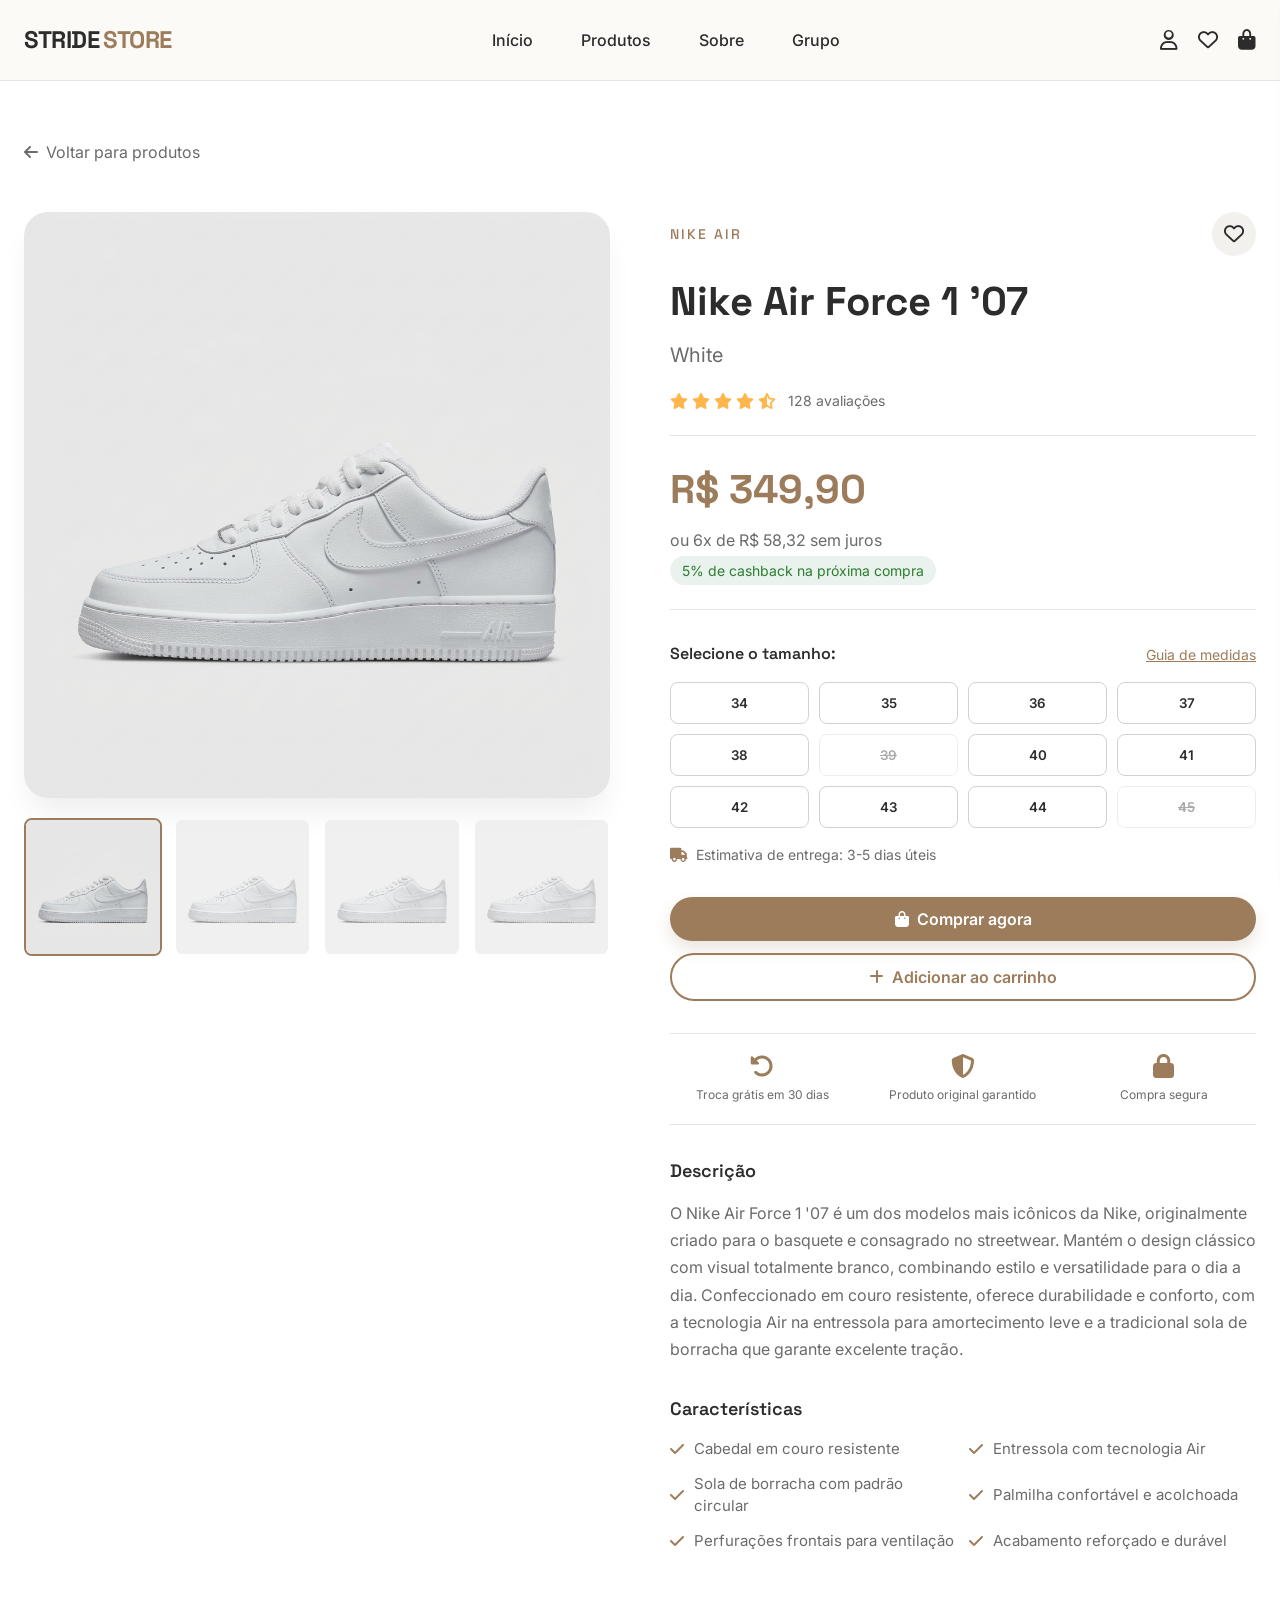
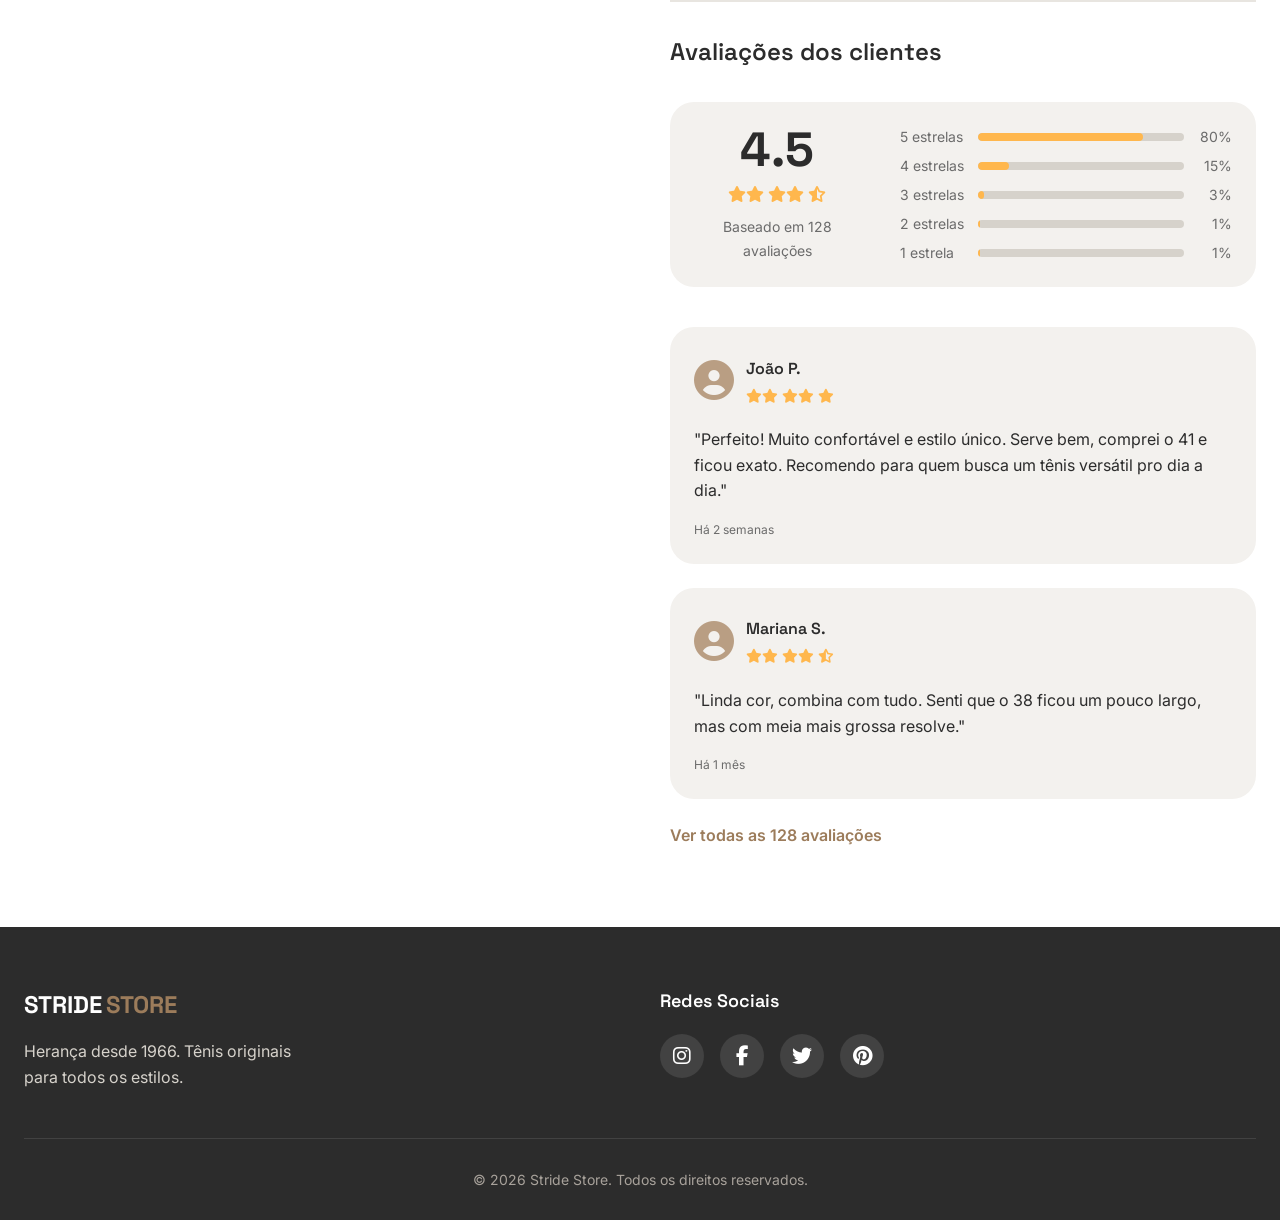
==== tenis1.html @ 3d264abd "Initial commit" ====
<!DOCTYPE html>
<html lang="pt-BR">

<head>
    <meta charset="UTF-8">
    <meta name="viewport" content="width=device-width, initial-scale=1.0">
    <title>Nike Air Force 1'07 | Stride Store</title>

    <link rel="stylesheet" href="css/style.css">
    <link rel="stylesheet" href="css/cards.css">
    <link rel="stylesheet" href="css/components.css">

    <link rel="preconnect" href="https://fonts.googleapis.com">
    <link rel="preconnect" href="https://fonts.gstatic.com" crossorigin>
    <link
        href="https://fonts.googleapis.com/css2?family=Inter:wght@300;400;500;600;700&family=Space+Grotesk:wght@400;500;600;700&display=swap"
        rel="stylesheet">

    <link rel="stylesheet" href="https://cdnjs.cloudflare.com/ajax/libs/font-awesome/6.4.0/css/all.min.css">
</head>

<body data-product-id="tenis1">

    <!-- Overlay -->
    <div id="overlay"></div>

    <!-- Toast Container -->
    <div id="toast-container"></div>

    <!-- Cart Drawer -->
    <aside id="cart-drawer" class="drawer" role="dialog" aria-label="Carrinho de compras">
        <div class="drawer__header">
            <h2 class="drawer__title"><i class="fas fa-shopping-bag"></i> Carrinho</h2>
            <button class="drawer__close js-close-drawer" data-drawer="cart-drawer" aria-label="Fechar carrinho">
                <i class="fas fa-times"></i>
            </button>
        </div>
        <div class="drawer__body">
            <div class="js-cart-items"></div>
        </div>
        <div class="drawer__footer">
            <div class="cart-summary">
                <div class="cart-summary__row cart-summary__row--total">
                    <span>Total</span>
                    <span class="cart-summary__total-value js-cart-total">R$ 0,00</span>
                </div>
            </div>
            <button class="btn btn--primary btn--full js-checkout">
                <i class="fas fa-lock"></i>
                Finalizar compra
            </button>
        </div>
    </aside>

    <!-- Wishlist Drawer -->
    <aside id="wishlist-drawer" class="drawer" role="dialog" aria-label="Lista de favoritos">
        <div class="drawer__header">
            <h2 class="drawer__title"><i class="fas fa-heart"></i> Favoritos</h2>
            <button class="drawer__close js-close-drawer" data-drawer="wishlist-drawer" aria-label="Fechar favoritos">
                <i class="fas fa-times"></i>
            </button>
        </div>
        <div class="drawer__body">
            <div class="js-wishlist-items"></div>
        </div>
    </aside>

    <!-- Auth Modal -->
    <div id="auth-modal" class="modal" role="dialog" aria-label="Login e Cadastro">
        <div class="modal__box">
            <div class="modal__header">
                <div class="modal__logo">STRIDE <span>STORE</span></div>
                <button class="modal__close js-close-modal" data-modal="auth-modal" aria-label="Fechar">
                    <i class="fas fa-times"></i>
                </button>
            </div>
            <div class="auth-tabs">
                <button class="auth-tab js-auth-tab active" data-tab="login">Entrar</button>
                <button class="auth-tab js-auth-tab" data-tab="register">Cadastrar</button>
            </div>
            <div class="auth-panels">
                <div id="panel-login" class="auth-panel active">
                    <h3 class="auth-panel__title">Bem-vindo de volta</h3>
                    <p class="auth-panel__subtitle">Entre na sua conta para continuar</p>
                    <form id="login-form" novalidate>
                        <div class="form-group">
                            <label class="form-label" for="login-email">E-mail</label>
                            <input type="email" id="login-email" class="form-input" placeholder="seu@email.com"
                                required>
                        </div>
                        <div class="form-group">
                            <label class="form-label" for="login-password">Senha</label>
                            <input type="password" id="login-password" class="form-input" placeholder="••••••••"
                                required>
                        </div>
                        <span id="login-error" class="form-error"></span>
                        <button type="submit" class="btn btn--primary btn--full" style="margin-top: 8px;">
                            <i class="fas fa-sign-in-alt"></i>
                            Entrar
                        </button>
                    </form>
                </div>
                <div id="panel-register" class="auth-panel">
                    <h3 class="auth-panel__title">Crie sua conta</h3>
                    <p class="auth-panel__subtitle">Rápido e gratuito</p>
                    <form id="register-form" novalidate>
                        <div class="form-group">
                            <label class="form-label" for="reg-name">Nome completo</label>
                            <input type="text" id="reg-name" class="form-input" placeholder="Seu nome" required>
                        </div>
                        <div class="form-group">
                            <label class="form-label" for="reg-email">E-mail</label>
                            <input type="email" id="reg-email" class="form-input" placeholder="seu@email.com" required>
                        </div>
                        <div class="form-group">
                            <label class="form-label" for="reg-password">Senha</label>
                            <input type="password" id="reg-password" class="form-input" placeholder="••••••••" required>
                        </div>
                        <div class="form-group">
                            <label class="form-label" for="reg-confirm">Confirmar senha</label>
                            <input type="password" id="reg-confirm" class="form-input" placeholder="••••••••" required>
                        </div>
                        <span id="reg-error" class="form-error"></span>
                        <button type="submit" class="btn btn--primary btn--full" style="margin-top: 8px;">
                            <i class="fas fa-user-plus"></i>
                            Criar conta
                        </button>
                    </form>
                </div>
            </div>
        </div>
    </div>

    <header class="header">
        <div class="container header__container">
            <a href="index.html" class="header__logo">
                <span class="header__logo--stride">STRIDE</span>
                <span class="header__logo--store">STORE</span>
            </a>
            <nav class="header__nav">
                <ul class="header__menu">
                    <li><a href="index.html#hero" class="header__link">Início</a></li>
                    <li><a href="index.html#produtos" class="header__link">Produtos</a></li>
                    <li><a href="index.html#sobre" class="header__link">Sobre</a></li>
                    <li><a href="index.html#grupo" class="header__link">Grupo</a></li>
                </ul>
            </nav>
            <div class="header__icons">
                <a href="#" class="header__icon js-open-auth js-login-btn" aria-label="Entrar na conta">
                    <i class="far fa-user"></i>
                </a>
                <div class="user-menu-wrapper js-user-menu hidden">
                    <button class="user-menu-toggle js-user-menu-toggle" aria-label="Menu do usuário">
                        <div class="user-avatar"><i class="fas fa-user"></i></div>
                        <span class="js-user-name"></span>
                        <i class="fas fa-chevron-down" style="font-size:0.625rem;"></i>
                    </button>
                    <div class="user-dropdown">
                        <button class="user-dropdown__item"><i class="fas fa-user-circle"></i> Minha conta</button>
                        <button class="user-dropdown__item"><i class="fas fa-box"></i> Meus pedidos</button>
                        <div class="user-dropdown__divider"></div>
                        <button class="user-dropdown__item js-logout"><i class="fas fa-sign-out-alt"></i> Sair</button>
                    </div>
                </div>
                <a href="#" class="header__icon js-open-wishlist" aria-label="Favoritos">
                    <i class="far fa-heart"></i>
                </a>
                <div class="header__icon-wrapper">
                    <a href="#" class="header__icon js-open-cart" aria-label="Carrinho">
                        <i class="fas fa-shopping-bag"></i>
                    </a>
                    <span class="cart-badge js-cart-count">0</span>
                </div>
            </div>
        </div>
    </header>

    <main class="detalhe">
        <div class="container">
            <a href="index.html#produtos" class="detalhe__voltar">
                <i class="fas fa-arrow-left"></i>
                Voltar para produtos
            </a>

            <div class="detalhe__grid">
                <div class="detalhe__gallery">
                    <div class="detalhe__main-image">
                        <img src="img/tenis1.jpg" alt="Nike Air Force 1'07 - Vista principal" class="detalhe__img">
                    </div>
                    <div class="detalhe__thumbnails">
                        <div class="detalhe__thumbnail active"><img src="img/tenis1.jpg" alt="Vista principal"></div>
                        <div class="detalhe__thumbnail"><img src="img/tenis1.jpg" alt="Vista lateral"></div>
                        <div class="detalhe__thumbnail"><img src="img/tenis1.jpg" alt="Detalhe da sola"></div>
                        <div class="detalhe__thumbnail"><img src="img/tenis1.jpg" alt="Detalhe da etiqueta"></div>
                    </div>
                </div>

                <div class="detalhe__info">
                    <div class="detalhe__header">
                        <span class="detalhe__tag">Nike Air</span>
                        <button class="detalhe__wishlist js-wishlist-btn" aria-label="Adicionar aos favoritos"
                            data-product-id="tenis1" data-product-name="Nike Air Force 1 '07"
                            data-product-price="R$ 349,90" data-product-img="img/tenis1.jpg">
                            <i class="far fa-heart"></i>
                        </button>
                    </div>

                    <h1 class="detalhe__title">Nike Air Force 1 '07</h1>
                    <p class="detalhe__subtitle">White</p>

                    <div class="detalhe__rating">
                        <div class="detalhe__stars">
                            <i class="fas fa-star"></i><i class="fas fa-star"></i>
                            <i class="fas fa-star"></i><i class="fas fa-star"></i>
                            <i class="fas fa-star-half-alt"></i>
                        </div>
                        <a href="#avaliacoes" class="detalhe__reviews-link">128 avaliações</a>
                    </div>

                    <div class="detalhe__price">
                        <span class="detalhe__price--current">R$ 349,90</span>
                        <span class="detalhe__price--installment">ou 6x de R$ 58,32 sem juros</span>
                        <span class="detalhe__price--cashback">5% de cashback na próxima compra</span>
                    </div>

                    <div class="detalhe__size">
                        <div class="detalhe__size-header">
                            <h3 class="detalhe__size-title">Selecione o tamanho:</h3>
                            <a href="#" class="detalhe__size-guide">Guia de medidas</a>
                        </div>
                        <div class="detalhe__size-grid">
                            <button class="detalhe__size-btn">34</button>
                            <button class="detalhe__size-btn">35</button>
                            <button class="detalhe__size-btn">36</button>
                            <button class="detalhe__size-btn">37</button>
                            <button class="detalhe__size-btn">38</button>
                            <button class="detalhe__size-btn disabled" disabled>39</button>
                            <button class="detalhe__size-btn">40</button>
                            <button class="detalhe__size-btn">41</button>
                            <button class="detalhe__size-btn">42</button>
                            <button class="detalhe__size-btn">43</button>
                            <button class="detalhe__size-btn">44</button>
                            <button class="detalhe__size-btn disabled" disabled>45</button>
                        </div>
                        <p class="detalhe__size-info"><i class="fas fa-truck"></i> Estimativa de entrega: 3-5 dias úteis
                        </p>
                    </div>

                    <div class="detalhe__actions">
                        <button class="btn btn--primary btn--full js-buy-now">
                            <i class="fas fa-shopping-bag"></i>
                            Comprar agora
                        </button>
                        <button class="btn btn--secondary btn--full js-add-cart">
                            <i class="fas fa-plus"></i>
                            Adicionar ao carrinho
                        </button>
                    </div>

                    <div class="detalhe__benefits">
                        <div class="detalhe__benefit">
                            <i class="fas fa-undo-alt"></i>
                            <span>Troca grátis em 30 dias</span>
                        </div>
                        <div class="detalhe__benefit">
                            <i class="fas fa-shield-alt"></i>
                            <span>Produto original garantido</span>
                        </div>
                        <div class="detalhe__benefit">
                            <i class="fas fa-lock"></i>
                            <span>Compra segura</span>
                        </div>
                    </div>

                    <div class="detalhe__description">
                        <h3 class="detalhe__description-title">Descrição</h3>
                        <p class="detalhe__description-text">
                            O Nike Air Force 1 '07 é um dos modelos mais icônicos da Nike, originalmente criado para o
                            basquete e consagrado no streetwear. Mantém o design clássico com visual totalmente branco,
                            combinando estilo e versatilidade para o dia a dia. Confeccionado em couro resistente,
                            oferece durabilidade e conforto, com a tecnologia Air na entressola para amortecimento leve
                            e a tradicional sola de borracha que garante excelente tração.
                        </p>
                    </div>

                    <div class="detalhe__features">
                        <h3 class="detalhe__features-title">Características</h3>
                        <ul class="detalhe__features-list">
                            <li><i class="fas fa-check"></i> Cabedal em couro resistente</li>
                            <li><i class="fas fa-check"></i> Entressola com tecnologia Air</li>
                            <li><i class="fas fa-check"></i> Sola de borracha com padrão circular</li>
                            <li><i class="fas fa-check"></i> Palmilha confortável e acolchoada</li>
                            <li><i class="fas fa-check"></i> Perfurações frontais para ventilação</li>
                            <li><i class="fas fa-check"></i> Acabamento reforçado e durável</li>
                        </ul>
                    </div>

                    <div id="avaliacoes" class="detalhe__reviews">
                        <h3 class="detalhe__reviews-title">Avaliações dos clientes</h3>
                        <div class="detalhe__review-summary">
                            <div class="detalhe__review-average">
                                <span class="detalhe__review-number">4.5</span>
                                <div class="detalhe__review-stars">
                                    <i class="fas fa-star"></i><i class="fas fa-star"></i>
                                    <i class="fas fa-star"></i><i class="fas fa-star"></i>
                                    <i class="fas fa-star-half-alt"></i>
                                </div>
                                <span class="detalhe__review-count">Baseado em 128 avaliações</span>
                            </div>
                            <div class="detalhe__review-bars">
                                <div class="detalhe__review-bar">
                                    <span>5 estrelas</span>
                                    <div class="detalhe__bar">
                                        <div class="detalhe__bar-fill" style="width: 80%"></div>
                                    </div>
                                    <span>80%</span>
                                </div>
                                <div class="detalhe__review-bar">
                                    <span>4 estrelas</span>
                                    <div class="detalhe__bar">
                                        <div class="detalhe__bar-fill" style="width: 15%"></div>
                                    </div>
                                    <span>15%</span>
                                </div>
                                <div class="detalhe__review-bar">
                                    <span>3 estrelas</span>
                                    <div class="detalhe__bar">
                                        <div class="detalhe__bar-fill" style="width: 3%"></div>
                                    </div>
                                    <span>3%</span>
                                </div>
                                <div class="detalhe__review-bar">
                                    <span>2 estrelas</span>
                                    <div class="detalhe__bar">
                                        <div class="detalhe__bar-fill" style="width: 1%"></div>
                                    </div>
                                    <span>1%</span>
                                </div>
                                <div class="detalhe__review-bar">
                                    <span>1 estrela</span>
                                    <div class="detalhe__bar">
                                        <div class="detalhe__bar-fill" style="width: 1%"></div>
                                    </div>
                                    <span>1%</span>
                                </div>
                            </div>
                        </div>
                        <div class="detalhe__review-list">
                            <div class="detalhe__review-item">
                                <div class="detalhe__reviewer">
                                    <div class="detalhe__reviewer-avatar"><i class="fas fa-user-circle"></i></div>
                                    <div class="detalhe__reviewer-info">
                                        <h4>João P.</h4>
                                        <div class="detalhe__reviewer-stars">
                                            <i class="fas fa-star"></i><i class="fas fa-star"></i>
                                            <i class="fas fa-star"></i><i class="fas fa-star"></i>
                                            <i class="fas fa-star"></i>
                                        </div>
                                    </div>
                                </div>
                                <p class="detalhe__review-comment">"Perfeito! Muito confortável e estilo único. Serve
                                    bem, comprei o 41 e ficou exato. Recomendo para quem busca um tênis versátil pro dia
                                    a dia."</p>
                                <span class="detalhe__review-date">Há 2 semanas</span>
                            </div>
                            <div class="detalhe__review-item">
                                <div class="detalhe__reviewer">
                                    <div class="detalhe__reviewer-avatar"><i class="fas fa-user-circle"></i></div>
                                    <div class="detalhe__reviewer-info">
                                        <h4>Mariana S.</h4>
                                        <div class="detalhe__reviewer-stars">
                                            <i class="fas fa-star"></i><i class="fas fa-star"></i>
                                            <i class="fas fa-star"></i><i class="fas fa-star"></i>
                                            <i class="fas fa-star-half-alt"></i>
                                        </div>
                                    </div>
                                </div>
                                <p class="detalhe__review-comment">"Linda cor, combina com tudo. Senti que o 38 ficou um
                                    pouco largo, mas com meia mais grossa resolve."</p>
                                <span class="detalhe__review-date">Há 1 mês</span>
                            </div>
                        </div>
                        <a href="#" class="detalhe__reviews-more">Ver todas as 128 avaliações</a>
                    </div>
                </div>
            </div>
        </div>
    </main>

    <footer class="footer">
        <div class="container">
            <div class="footer__grid">
                <div class="footer__info">
                    <div class="footer__logo">
                        <span class="footer__logo--stride">STRIDE</span>
                        <span class="footer__logo--store">STORE</span>
                    </div>
                    <p class="footer__description">Herança desde 1966. Tênis originais para todos os estilos.</p>
                </div>
                <div class="footer__social">
                    <h4 class="footer__title">Redes Sociais</h4>
                    <div class="footer__social-links">
                        <a href="#" class="footer__social-link" aria-label="Instagram"><i
                                class="fab fa-instagram"></i></a>
                        <a href="#" class="footer__social-link" aria-label="Facebook"><i
                                class="fab fa-facebook-f"></i></a>
                        <a href="#" class="footer__social-link" aria-label="Twitter"><i class="fab fa-twitter"></i></a>
                        <a href="#" class="footer__social-link" aria-label="Pinterest"><i
                                class="fab fa-pinterest"></i></a>
                    </div>
                </div>
            </div>
            <div class="footer__bottom">
                <p class="footer__copyright">&copy; 2026 Stride Store. Todos os direitos reservados.</p>
            </div>
        </div>
    </footer>

    <script src="js/app.js"></script>
</body>

</html>
---- css/style.css ----
/* === VARIÁVEIS GLOBAIS === */
:root {
    /* Cores principais - Paleta unissex e elegante */
    --color-bg: #fcfaf7;
    /* Fundo principal - off-white quente */
    --color-surface: #ffffff;
    /* Superfícies - branco puro */
    --color-text: #2c2c2c;
    /* Texto principal - quase preto */
    --color-text-light: #6b6b6b;
    /* Texto secundário - cinza suave */

    /* Cores de destaque - tons terrosos */
    --color-primary: #9c7c5b;
    /* Marrom médio - terroso */
    --color-primary-dark: #7e6245;
    /* Marrom escuro */
    --color-primary-light: #b99e83;
    /* Marrom claro */
    --color-primary-soft: #e6d9ce;
    /* Marrom bem claro para fundos */

    /* Cores de feedback */
    --color-success: #2e7d32;
    --color-warning: #ffb74d;
    --color-error: #d32f2f;

    /* Cores neutras */
    --color-gray-100: #f3f1ee;
    --color-gray-200: #e8e5e0;
    --color-gray-300: #d6d2cb;
    --color-gray-400: #a8a29b;
    --color-gray-500: #7a756d;

    /* Sombras */
    --shadow-sm: 0 4px 12px rgba(0, 0, 0, 0.03);
    --shadow-md: 0 8px 24px rgba(0, 0, 0, 0.05);
    --shadow-lg: 0 20px 32px -8px rgba(0, 0, 0, 0.08);
    --shadow-hover: 0 30px 40px -15px rgba(0, 0, 0, 0.15);

    /* Bordas */
    --radius-sm: 8px;
    --radius-md: 16px;
    --radius-lg: 24px;
    --radius-full: 999px;

    /* Transições */
    --transition-fast: 0.2s ease;
    --transition-normal: 0.3s ease;
    --transition-slow: 0.5s ease;

    /* Tipografia */
    --font-primary: 'Inter', sans-serif;
    --font-display: 'Space Grotesk', sans-serif;
}

/* === RESET === */
* {
    margin: 0;
    padding: 0;
    box-sizing: border-box;
}

html {
    scroll-behavior: smooth;
}

body {
    font-family: var(--font-primary);
    background-color: var(--color-bg);
    color: var(--color-text);
    line-height: 1.5;
    font-weight: 400;
}

img {
    max-width: 100%;
    height: auto;
    display: block;
}

a {
    text-decoration: none;
    color: inherit;
}

ul {
    list-style: none;
}

button {
    background: none;
    border: none;
    cursor: pointer;
    font-family: inherit;
}

/* === CONTAINER === */
.container {
    width: 100%;
    max-width: 1280px;
    margin: 0 auto;
    padding: 0 24px;
}

/* === HEADER === */
.header {
    position: fixed;
    top: 0;
    left: 0;
    width: 100%;
    background-color: rgba(252, 250, 247, 0.95);
    backdrop-filter: blur(10px);
    z-index: 1000;
    border-bottom: 1px solid var(--color-gray-200);
}

.header__container {
    display: flex;
    align-items: center;
    justify-content: space-between;
    height: 80px;
}

.header__logo {
    display: flex;
    align-items: baseline;
    gap: 4px;
    font-family: var(--font-display);
    font-weight: 700;
    font-size: 1.5rem;
    letter-spacing: -0.5px;
}

.header__logo--stride {
    color: var(--color-text);
}

.header__logo--store {
    color: var(--color-primary);
}

.header__nav {
    display: flex;
    align-items: center;
}

.header__menu {
    display: flex;
    gap: 48px;
}

.header__link {
    font-weight: 500;
    font-size: 1rem;
    color: var(--color-text);
    transition: color var(--transition-fast);
    position: relative;
}

.header__link::after {
    content: '';
    position: absolute;
    bottom: -4px;
    left: 0;
    width: 0;
    height: 2px;
    background-color: var(--color-primary);
    transition: width var(--transition-normal);
}

.header__link:hover {
    color: var(--color-primary);
}

.header__link:hover::after {
    width: 100%;
}

.header__icons {
    display: flex;
    gap: 20px;
}

.header__icon {
    position: relative;
    font-size: 1.25rem;
    color: var(--color-text);
    transition: all var(--transition-fast);
}

.header__icon:hover {
    color: var(--color-primary);
    transform: scale(1.1);
}

.header__badge {
    position: absolute;
    top: -8px;
    right: -8px;
    background-color: var(--color-primary);
    color: white;
    font-size: 0.7rem;
    font-weight: 600;
    width: 18px;
    height: 18px;
    border-radius: 50%;
    display: flex;
    align-items: center;
    justify-content: center;
    transition: all var(--transition-fast);
}

.header__icon--user {
    font-size: 1.4rem;
}

.header__user-welcome {
    display: none;
    align-items: center;
    gap: 8px;
    margin-right: 16px;
    font-size: 0.9rem;
    color: var(--color-primary);
    font-weight: 500;
}

.header__user-welcome.active {
    display: flex;
}

.header__user-welcome i {
    font-size: 1.1rem;
}

.header__user-logout {
    color: var(--color-text-light);
    font-size: 0.8rem;
    cursor: pointer;
    transition: color var(--transition-fast);
}

.header__user-logout:hover {
    color: var(--color-error);
}

/* === HERO SECTION === */
.hero {
    position: relative;
    min-height: 100vh;
    display: flex;
    align-items: center;
    padding: 120px 0 80px;
    overflow: hidden;
}

.hero__background {
    position: absolute;
    top: 0;
    right: 0;
    width: 50%;
    height: 100%;
    background: linear-gradient(135deg, var(--color-gray-100) 0%, var(--color-gray-200) 100%);
    z-index: -1;
    clip-path: polygon(25% 0%, 100% 0%, 100% 100%, 0% 100%);
}

.hero__container {
    display: grid;
    grid-template-columns: 1fr 1fr;
    gap: 60px;
    align-items: center;
}

.hero__content {
    max-width: 540px;
}

.hero__tag {
    display: inline-block;
    font-family: var(--font-display);
    font-weight: 500;
    font-size: 0.875rem;
    text-transform: uppercase;
    letter-spacing: 2px;
    color: var(--color-primary);
    margin-bottom: 20px;
}

.hero__title {
    font-family: var(--font-display);
    font-size: 3.5rem;
    font-weight: 700;
    line-height: 1.1;
    margin-bottom: 24px;
    color: var(--color-text);
}

.hero__title--highlight {
    color: var(--color-primary);
    position: relative;
    display: inline-block;
}

.hero__title--highlight::after {
    content: '';
    position: absolute;
    bottom: 4px;
    left: 0;
    width: 100%;
    height: 8px;
    background-color: rgba(156, 124, 91, 0.2);
    z-index: -1;
}

.hero__description {
    font-size: 1.125rem;
    color: var(--color-text-light);
    margin-bottom: 32px;
    line-height: 1.6;
}

.hero__image-wrapper {
    position: relative;
    border-radius: var(--radius-lg);
    overflow: hidden;
    box-shadow: var(--shadow-lg);
    animation: float 6s ease-in-out infinite;
}

.hero__image-wrapper::before {
    content: '';
    position: absolute;
    top: 0;
    left: 0;
    width: 100%;
    height: 100%;
    background: linear-gradient(45deg, transparent 50%, rgba(156, 124, 91, 0.1) 100%);
    z-index: 1;
}

.hero__img {
    width: 100%;
    height: auto;
    transition: transform var(--transition-slow);
}

.hero__image-wrapper:hover .hero__img {
    transform: scale(1.05);
}

@keyframes float {

    0%,
    100% {
        transform: translateY(0);
    }

    50% {
        transform: translateY(-15px);
    }
}

/* === SECTION HEADER === */
.section-header {
    text-align: center;
    max-width: 600px;
    margin: 0 auto 60px;
}

.section-header__tag {
    display: inline-block;
    font-family: var(--font-display);
    font-weight: 500;
    font-size: 0.875rem;
    text-transform: uppercase;
    letter-spacing: 2px;
    color: var(--color-primary);
    margin-bottom: 12px;
}

.section-header__title {
    font-family: var(--font-display);
    font-size: 2.5rem;
    font-weight: 700;
    margin-bottom: 16px;
    color: var(--color-text);
}

.section-header__title span {
    color: var(--color-primary);
}

.section-header__description {
    font-size: 1.125rem;
    color: var(--color-text-light);
    line-height: 1.6;
}

/* === PRODUTOS SECTION === */
.produtos {
    padding: 100px 0;
    background-color: var(--color-surface);
}

.produtos__grid {
    display: grid;
    grid-template-columns: repeat(3, 1fr);
    gap: 30px;
}

/* === SOBRE SECTION === */
.sobre {
    padding: 100px 0;
    background-color: var(--color-bg);
}

.sobre__grid {
    display: grid;
    grid-template-columns: 1fr 1fr;
    gap: 60px;
    align-items: center;
}

.sobre__content {
    max-width: 540px;
}

.sobre__text {
    font-size: 1.125rem;
    color: var(--color-text-light);
    line-height: 1.7;
    margin-bottom: 24px;
}

.sobre__features {
    margin-top: 32px;
}

.sobre__feature {
    display: flex;
    align-items: center;
    gap: 12px;
    margin-bottom: 16px;
    font-size: 1rem;
    color: var(--color-text);
}

.sobre__feature i {
    color: var(--color-primary);
    font-size: 1.25rem;
}

.sobre__image {
    position: relative;
    border-radius: var(--radius-lg);
    overflow: hidden;
    box-shadow: var(--shadow-lg);
}

.sobre__img {
    width: 100%;
    height: auto;
    transition: transform var(--transition-slow);
}

.sobre__image:hover .sobre__img {
    transform: scale(1.03);
}

/* === GRUPO SECTION === */
.grupo {
    padding: 100px 0;
    background-color: var(--color-surface);
}

.grupo__grid {
    display: grid;
    grid-template-columns: repeat(4, 1fr);
    gap: 30px;
    margin-top: 40px;
}

.membro {
    text-align: center;
    padding: 40px 24px;
    background-color: var(--color-bg);
    border-radius: var(--radius-lg);
    box-shadow: var(--shadow-sm);
    transition: all var(--transition-normal);
}

.membro:hover {
    transform: translateY(-8px);
    box-shadow: var(--shadow-hover);
}

.membro__avatar {
    width: 100px;
    height: 100px;
    margin: 0 auto 24px;
    background: linear-gradient(135deg, var(--color-primary-light) 0%, var(--color-primary) 100%);
    border-radius: 50%;
    display: flex;
    align-items: center;
    justify-content: center;
    font-size: 3rem;
    color: white;
}

.membro__nome {
    font-family: var(--font-display);
    font-size: 1.25rem;
    font-weight: 600;
    margin-bottom: 4px;
    color: var(--color-text);
}

.membro__sobrenome {
    font-size: 1rem;
    color: var(--color-text-light);
    margin-bottom: 16px;
}

.membro__email {
    font-size: 0.875rem;
    color: var(--color-primary);
    transition: color var(--transition-fast);
    word-break: break-all;
}

.membro__email:hover {
    color: var(--color-primary-dark);
    text-decoration: underline;
}

/* === BOTÕES GLOBAIS === */
.btn {
    display: inline-flex;
    align-items: center;
    justify-content: center;
    gap: 8px;
    padding: 14px 32px;
    border-radius: var(--radius-full);
    font-weight: 600;
    font-size: 1rem;
    transition: all var(--transition-normal);
    cursor: pointer;
    border: none;
    line-height: 1;
    white-space: nowrap;
}

.btn--full {
    width: 100%;
}

.btn--primary {
    background-color: var(--color-primary);
    color: white;
    box-shadow: 0 8px 16px rgba(156, 124, 91, 0.2);
}

.btn--primary:hover {
    background-color: var(--color-primary-dark);
    transform: translateY(-2px);
    box-shadow: 0 12px 24px rgba(156, 124, 91, 0.3);
}

.btn--primary i {
    transition: transform var(--transition-normal);
}

.btn--primary:hover i {
    transform: translateX(4px);
}

.btn--secondary {
    background-color: transparent;
    color: var(--color-primary);
    border: 2px solid var(--color-primary);
}

.btn--secondary:hover {
    background-color: var(--color-primary-soft);
    transform: translateY(-2px);
}

/* === PÁGINA DE DETALHE === */
.detalhe {
    padding: 140px 0 80px;
    min-height: 100vh;
    background-color: var(--color-surface);
}

.detalhe__voltar {
    display: inline-flex;
    align-items: center;
    gap: 8px;
    margin-bottom: 48px;
    color: var(--color-text-light);
    transition: color var(--transition-fast);
}

.detalhe__voltar:hover {
    color: var(--color-primary);
}

.detalhe__grid {
    display: grid;
    grid-template-columns: 1fr 1fr;
    gap: 60px;
    align-items: start;
}

/* Galeria */
.detalhe__gallery {
    position: sticky;
    top: 100px;
}

.detalhe__main-image {
    border-radius: var(--radius-lg);
    overflow: hidden;
    box-shadow: var(--shadow-lg);
    margin-bottom: 20px;
}

.detalhe__img {
    width: 100%;
    height: auto;
    transition: transform var(--transition-slow);
}

.detalhe__main-image:hover .detalhe__img {
    transform: scale(1.03);
}

.detalhe__thumbnails {
    display: grid;
    grid-template-columns: repeat(4, 1fr);
    gap: 12px;
}

.detalhe__thumbnail {
    border-radius: var(--radius-sm);
    overflow: hidden;
    cursor: pointer;
    opacity: 0.6;
    transition: all var(--transition-fast);
    border: 2px solid transparent;
}

.detalhe__thumbnail.active {
    opacity: 1;
    border-color: var(--color-primary);
}

.detalhe__thumbnail:hover {
    opacity: 1;
}

.detalhe__thumbnail img {
    width: 100%;
    height: auto;
}

/* Informações do Produto */
.detalhe__info {
    max-width: 600px;
}

.detalhe__header {
    display: flex;
    align-items: center;
    justify-content: space-between;
    margin-bottom: 16px;
}

.detalhe__tag {
    display: inline-block;
    font-family: var(--font-display);
    font-weight: 500;
    font-size: 0.875rem;
    text-transform: uppercase;
    letter-spacing: 2px;
    color: var(--color-primary);
}

.detalhe__wishlist {
    width: 44px;
    height: 44px;
    border-radius: 50%;
    background-color: var(--color-gray-100);
    color: var(--color-text);
    font-size: 1.25rem;
    display: flex;
    align-items: center;
    justify-content: center;
    transition: all var(--transition-fast);
}

.detalhe__wishlist:hover {
    background-color: var(--color-primary);
    color: white;
    transform: scale(1.1);
}

.detalhe__title {
    font-family: var(--font-display);
    font-size: 2.5rem;
    font-weight: 700;
    margin-bottom: 8px;
    color: var(--color-text);
}

.detalhe__subtitle {
    font-size: 1.25rem;
    color: var(--color-text-light);
    margin-bottom: 20px;
}

/* Avaliações */
.detalhe__rating {
    display: flex;
    align-items: center;
    gap: 12px;
    margin-bottom: 24px;
}

.detalhe__stars {
    display: flex;
    gap: 4px;
    color: var(--color-warning);
}

.detalhe__reviews-link {
    color: var(--color-text-light);
    font-size: 0.875rem;
    transition: color var(--transition-fast);
}

.detalhe__reviews-link:hover {
    color: var(--color-primary);
}

/* Preço */
.detalhe__price {
    margin-bottom: 32px;
    padding: 24px 0;
    border-top: 1px solid var(--color-gray-200);
    border-bottom: 1px solid var(--color-gray-200);
}

.detalhe__price--current {
    display: block;
    font-family: var(--font-display);
    font-size: 2.5rem;
    font-weight: 700;
    color: var(--color-primary);
    margin-bottom: 8px;
}

.detalhe__price--installment {
    display: block;
    font-size: 1rem;
    color: var(--color-text-light);
    margin-bottom: 4px;
}

.detalhe__price--cashback {
    display: inline-block;
    font-size: 0.875rem;
    color: var(--color-success);
    background-color: rgba(46, 125, 80, 0.1);
    padding: 4px 12px;
    border-radius: var(--radius-full);
}

/* Seleção de tamanho */
.detalhe__size {
    margin-bottom: 32px;
}

.detalhe__size-header {
    display: flex;
    align-items: center;
    justify-content: space-between;
    margin-bottom: 16px;
}

.detalhe__size-title {
    font-family: var(--font-display);
    font-size: 1rem;
    font-weight: 600;
    color: var(--color-text);
}

.detalhe__size-guide {
    font-size: 0.875rem;
    color: var(--color-primary);
    text-decoration: underline;
}

.detalhe__size-guide:hover {
    color: var(--color-primary-dark);
}

.detalhe__size-grid {
    display: grid;
    grid-template-columns: repeat(4, 1fr);
    gap: 10px;
    margin-bottom: 16px;
}

.detalhe__size-btn {
    padding: 12px;
    border: 1.5px solid var(--color-gray-300);
    border-radius: var(--radius-sm);
    background: white;
    font-weight: 600;
    color: var(--color-text);
    transition: all var(--transition-fast);
    cursor: pointer;
}

.detalhe__size-btn:hover:not(.disabled) {
    border-color: var(--color-primary);
    background-color: var(--color-primary-soft);
    transform: scale(1.02);
}

.detalhe__size-btn.selected {
    background-color: var(--color-primary);
    border-color: var(--color-primary);
    color: white;
}

.detalhe__size-btn.disabled {
    opacity: 0.4;
    cursor: not-allowed;
    text-decoration: line-through;
}

.detalhe__size-info {
    font-size: 0.875rem;
    color: var(--color-text-light);
    display: flex;
    align-items: center;
    gap: 8px;
}

.detalhe__size-info i {
    color: var(--color-primary);
}

/* Botões de ação */
.detalhe__actions {
    display: flex;
    flex-direction: column;
    gap: 12px;
    margin-bottom: 32px;
}

/* Benefícios */
.detalhe__benefits {
    display: grid;
    grid-template-columns: repeat(3, 1fr);
    gap: 16px;
    padding: 20px 0;
    border-top: 1px solid var(--color-gray-200);
    border-bottom: 1px solid var(--color-gray-200);
    margin-bottom: 32px;
}

.detalhe__benefit {
    text-align: center;
}

.detalhe__benefit i {
    font-size: 1.5rem;
    color: var(--color-primary);
    margin-bottom: 8px;
}

.detalhe__benefit span {
    display: block;
    font-size: 0.75rem;
    color: var(--color-text-light);
}

/* Descrição e Características */
.detalhe__description,
.detalhe__features {
    margin-bottom: 32px;
}

.detalhe__description-title,
.detalhe__features-title {
    font-family: var(--font-display);
    font-size: 1.125rem;
    font-weight: 600;
    margin-bottom: 16px;
    color: var(--color-text);
}

.detalhe__description-text {
    font-size: 1rem;
    color: var(--color-text-light);
    line-height: 1.7;
}

.detalhe__features-list {
    list-style: none;
    display: grid;
    grid-template-columns: repeat(2, 1fr);
    gap: 12px;
}

.detalhe__features-list li {
    display: flex;
    align-items: center;
    gap: 10px;
    font-size: 0.9375rem;
    color: var(--color-text-light);
}

.detalhe__features-list i {
    color: var(--color-primary);
    font-size: 1rem;
}

/* Seção de Avaliações */
.detalhe__reviews {
    margin-top: 48px;
    padding-top: 32px;
    border-top: 2px solid var(--color-gray-200);
}

.detalhe__reviews-title {
    font-family: var(--font-display);
    font-size: 1.5rem;
    font-weight: 600;
    margin-bottom: 32px;
    color: var(--color-text);
}

.detalhe__review-summary {
    display: grid;
    grid-template-columns: 1fr 2fr;
    gap: 40px;
    margin-bottom: 40px;
    padding: 24px;
    background-color: var(--color-gray-100);
    border-radius: var(--radius-lg);
}

.detalhe__review-average {
    text-align: center;
}

.detalhe__review-number {
    display: block;
    font-family: var(--font-display);
    font-size: 3rem;
    font-weight: 700;
    color: var(--color-text);
    line-height: 1;
    margin-bottom: 8px;
}

.detalhe__review-stars {
    color: var(--color-warning);
    margin-bottom: 8px;
}

.detalhe__review-count {
    font-size: 0.875rem;
    color: var(--color-text-light);
}

.detalhe__review-bars {
    display: flex;
    flex-direction: column;
    justify-content: center;
    gap: 8px;
}

.detalhe__review-bar {
    display: flex;
    align-items: center;
    gap: 8px;
    font-size: 0.875rem;
}

.detalhe__review-bar span:first-child {
    width: 70px;
    color: var(--color-text-light);
}

.detalhe__bar {
    flex: 1;
    height: 8px;
    background-color: var(--color-gray-300);
    border-radius: var(--radius-full);
    overflow: hidden;
}

.detalhe__bar-fill {
    height: 100%;
    background-color: var(--color-warning);
    border-radius: var(--radius-full);
}

.detalhe__review-bar span:last-child {
    width: 40px;
    text-align: right;
    color: var(--color-text-light);
}

.detalhe__review-list {
    display: flex;
    flex-direction: column;
    gap: 24px;
    margin-bottom: 24px;
}

.detalhe__review-item {
    padding: 24px;
    background-color: var(--color-gray-100);
    border-radius: var(--radius-lg);
}

.detalhe__reviewer {
    display: flex;
    align-items: center;
    gap: 12px;
    margin-bottom: 16px;
}

.detalhe__reviewer-avatar {
    font-size: 2.5rem;
    color: var(--color-primary-light);
}

.detalhe__reviewer-info h4 {
    font-family: var(--font-display);
    font-size: 1rem;
    font-weight: 600;
    margin-bottom: 4px;
    color: var(--color-text);
}

.detalhe__reviewer-stars {
    color: var(--color-warning);
    font-size: 0.875rem;
}

.detalhe__review-comment {
    font-size: 1rem;
    color: var(--color-text);
    line-height: 1.6;
    margin-bottom: 12px;
}

.detalhe__review-date {
    font-size: 0.75rem;
    color: var(--color-text-light);
}

.detalhe__reviews-more {
    display: inline-block;
    color: var(--color-primary);
    font-weight: 600;
    transition: color var(--transition-fast);
}

.detalhe__reviews-more:hover {
    color: var(--color-primary-dark);
    text-decoration: underline;
}

/* === MODAL DE AUTENTICAÇÃO === */
.modal {
    display: none;
    position: fixed;
    top: 0;
    left: 0;
    width: 100%;
    height: 100%;
    background-color: rgba(0, 0, 0, 0.5);
    z-index: 2000;
    align-items: center;
    justify-content: center;
    opacity: 0;
    transition: opacity var(--transition-normal);
}

.modal.active {
    display: flex;
    opacity: 1;
}

.modal__container {
    background-color: var(--color-surface);
    border-radius: var(--radius-lg);
    padding: 40px;
    max-width: 500px;
    width: 90%;
    max-height: 90vh;
    overflow-y: auto;
    position: relative;
    animation: slideUp 0.3s ease;
}

@keyframes slideUp {
    from {
        transform: translateY(50px);
        opacity: 0;
    }

    to {
        transform: translateY(0);
        opacity: 1;
    }
}

.modal__close {
    position: absolute;
    top: 20px;
    right: 20px;
    font-size: 1.5rem;
    color: var(--color-text-light);
    cursor: pointer;
    transition: color var(--transition-fast);
}

.modal__close:hover {
    color: var(--color-error);
}

.modal__title {
    font-family: var(--font-display);
    font-size: 1.8rem;
    margin-bottom: 24px;
    color: var(--color-text);
}

.modal__title span {
    color: var(--color-primary);
}

.modal__tabs {
    display: flex;
    gap: 16px;
    margin-bottom: 32px;
    border-bottom: 2px solid var(--color-gray-200);
    padding-bottom: 16px;
}

.modal__tab {
    font-weight: 600;
    color: var(--color-text-light);
    cursor: pointer;
    padding: 8px 0;
    position: relative;
    transition: color var(--transition-fast);
}

.modal__tab.active {
    color: var(--color-primary);
}

.modal__tab.active::after {
    content: '';
    position: absolute;
    bottom: -18px;
    left: 0;
    width: 100%;
    height: 2px;
    background-color: var(--color-primary);
}

.modal__form {
    display: none;
}

.modal__form.active {
    display: block;
}

.form__group {
    margin-bottom: 20px;
}

.form__label {
    display: block;
    font-weight: 500;
    margin-bottom: 8px;
    color: var(--color-text);
}

.form__input {
    width: 100%;
    padding: 14px 16px;
    border: 1.5px solid var(--color-gray-300);
    border-radius: var(--radius-sm);
    font-family: var(--font-primary);
    font-size: 1rem;
    transition: all var(--transition-fast);
}

.form__input:focus {
    outline: none;
    border-color: var(--color-primary);
    box-shadow: 0 0 0 3px rgba(156, 124, 91, 0.1);
}

.form__error {
    color: var(--color-error);
    font-size: 0.8rem;
    margin-top: 4px;
    display: none;
}

.form__error.active {
    display: block;
}

/* === CARRINHO SIDEBAR === */
.cart-sidebar {
    position: fixed;
    top: 0;
    right: -400px;
    width: 400px;
    height: 100vh;
    background-color: var(--color-surface);
    box-shadow: var(--shadow-lg);
    z-index: 1500;
    transition: right var(--transition-normal);
    display: flex;
    flex-direction: column;
}

.cart-sidebar.active {
    right: 0;
}

.cart-sidebar__header {
    padding: 24px;
    border-bottom: 1px solid var(--color-gray-200);
    display: flex;
    align-items: center;
    justify-content: space-between;
}

.cart-sidebar__title {
    font-family: var(--font-display);
    font-size: 1.4rem;
    color: var(--color-text);
    display: flex;
    align-items: center;
    gap: 8px;
}

.cart-sidebar__title i {
    color: var(--color-primary);
}

.cart-sidebar__close {
    font-size: 1.5rem;
    color: var(--color-text-light);
    cursor: pointer;
    transition: color var(--transition-fast);
}

.cart-sidebar__close:hover {
    color: var(--color-error);
}

.cart-sidebar__items {
    flex: 1;
    overflow-y: auto;
    padding: 24px;
}

.cart-item {
    display: flex;
    gap: 16px;
    margin-bottom: 24px;
    padding-bottom: 24px;
    border-bottom: 1px solid var(--color-gray-200);
}

.cart-item__image {
    width: 80px;
    height: 80px;
    border-radius: var(--radius-sm);
    overflow: hidden;
    flex-shrink: 0;
}

.cart-item__image img {
    width: 100%;
    height: 100%;
    object-fit: cover;
}

.cart-item__info {
    flex: 1;
}

.cart-item__title {
    font-family: var(--font-display);
    font-size: 1rem;
    font-weight: 600;
    margin-bottom: 4px;
    color: var(--color-text);
}

.cart-item__details {
    font-size: 0.8rem;
    color: var(--color-text-light);
    margin-bottom: 8px;
}

.cart-item__price {
    font-weight: 600;
    color: var(--color-primary);
    margin-bottom: 8px;
}

.cart-item__actions {
    display: flex;
    align-items: center;
    gap: 12px;
}

.cart-item__quantity {
    display: flex;
    align-items: center;
    border: 1px solid var(--color-gray-300);
    border-radius: var(--radius-full);
    overflow: hidden;
}

.cart-item__quantity-btn {
    width: 30px;
    height: 30px;
    display: flex;
    align-items: center;
    justify-content: center;
    background: none;
    border: none;
    color: var(--color-text);
    font-weight: 600;
    cursor: pointer;
    transition: all var(--transition-fast);
}

.cart-item__quantity-btn:hover:not(:disabled) {
    background-color: var(--color-primary-soft);
    color: var(--color-primary);
}

.cart-item__quantity-btn:disabled {
    opacity: 0.3;
    cursor: not-allowed;
}

.cart-item__quantity-value {
    width: 40px;
    text-align: center;
    font-weight: 600;
}

.cart-item__remove {
    color: var(--color-text-light);
    transition: color var(--transition-fast);
    margin-left: auto;
}

.cart-item__remove:hover {
    color: var(--color-error);
}

.cart-sidebar__footer {
    padding: 24px;
    border-top: 1px solid var(--color-gray-200);
}

.cart-sidebar__subtotal {
    display: flex;
    align-items: center;
    justify-content: space-between;
    margin-bottom: 16px;
    font-weight: 600;
    font-size: 1.1rem;
}

.cart-sidebar__subtotal span:last-child {
    color: var(--color-primary);
}

.cart-sidebar__empty {
    text-align: center;
    padding: 40px 24px;
    color: var(--color-text-light);
}

.cart-sidebar__empty i {
    font-size: 4rem;
    color: var(--color-gray-300);
    margin-bottom: 16px;
}

/* === OVERLAY === */
.overlay {
    display: none;
    position: fixed;
    top: 0;
    left: 0;
    width: 100%;
    height: 100%;
    background-color: rgba(0, 0, 0, 0.5);
    z-index: 1400;
    opacity: 0;
    transition: opacity var(--transition-normal);
}

.overlay.active {
    display: block;
    opacity: 1;
}

/* === NOTIFICAÇÕES === */
.notification {
    position: fixed;
    bottom: 24px;
    right: 24px;
    background-color: var(--color-surface);
    border-radius: var(--radius-lg);
    padding: 16px 24px;
    box-shadow: var(--shadow-lg);
    transform: translateX(400px);
    transition: transform var(--transition-normal);
    z-index: 2000;
    border-left: 4px solid var(--color-primary);
}

.notification.active {
    transform: translateX(0);
}

.notification__content {
    display: flex;
    align-items: center;
    gap: 12px;
}

.notification__icon {
    color: var(--color-success);
    font-size: 1.25rem;
}

.notification__message {
    color: var(--color-text);
    font-weight: 500;
}

/* === FOOTER === */
.footer {
    background-color: var(--color-text);
    color: var(--color-gray-200);
    padding: 60px 0 30px;
}

.footer__grid {
    display: grid;
    grid-template-columns: repeat(2, 1fr);
    gap: 40px;
    margin-bottom: 48px;
}

.footer__logo {
    display: flex;
    align-items: baseline;
    gap: 4px;
    font-family: var(--font-display);
    font-weight: 700;
    font-size: 1.5rem;
    margin-bottom: 16px;
}

.footer__logo--stride {
    color: white;
}

.footer__logo--store {
    color: var(--color-primary);
}

.footer__description {
    font-size: 1rem;
    color: var(--color-gray-300);
    line-height: 1.6;
    max-width: 300px;
}

.footer__title {
    font-family: var(--font-display);
    font-size: 1.125rem;
    font-weight: 600;
    margin-bottom: 20px;
    color: white;
}

.footer__social-links {
    display: flex;
    gap: 16px;
}

.footer__social-link {
    display: flex;
    align-items: center;
    justify-content: center;
    width: 44px;
    height: 44px;
    background-color: rgba(255, 255, 255, 0.1);
    border-radius: 50%;
    color: white;
    font-size: 1.25rem;
    transition: all var(--transition-normal);
}

.footer__social-link:hover {
    background-color: var(--color-primary);
    transform: translateY(-3px);
}

.footer__bottom {
    padding-top: 30px;
    border-top: 1px solid rgba(255, 255, 255, 0.1);
    text-align: center;
}

.footer__copyright {
    font-size: 0.875rem;
    color: var(--color-gray-400);
}

/* === RESPONSIVIDADE === */
@media (max-width: 1024px) {
    .hero__title {
        font-size: 2.8rem;
    }

    .produtos__grid,
    .grupo__grid {
        grid-template-columns: repeat(2, 1fr);
    }

    .detalhe__grid {
        grid-template-columns: 1fr;
    }

    .detalhe__gallery {
        position: static;
    }
}

@media (max-width: 768px) {
    .header__container {
        flex-direction: column;
        height: auto;
        padding: 20px 0;
    }

    .header__menu {
        gap: 24px;
        margin: 16px 0;
        flex-wrap: wrap;
        justify-content: center;
    }

    .hero {
        padding: 200px 0 60px;
    }

    .hero__container,
    .sobre__grid {
        grid-template-columns: 1fr;
        gap: 40px;
    }

    .hero__content {
        max-width: 100%;
        text-align: center;
    }

    .hero__description {
        margin-left: auto;
        margin-right: auto;
    }

    .hero__background {
        width: 100%;
        clip-path: none;
    }

    .section-header__title {
        font-size: 2rem;
    }

    .detalhe__review-summary {
        grid-template-columns: 1fr;
        gap: 24px;
    }

    .detalhe__features-list {
        grid-template-columns: 1fr;
    }

    .footer__grid {
        grid-template-columns: 1fr;
        text-align: center;
    }

    .footer__description {
        margin: 0 auto;
    }

    .footer__social-links {
        justify-content: center;
    }
}

@media (max-width: 480px) {
    .header__menu {
        gap: 16px;
    }

    .header__link {
        font-size: 0.875rem;
    }

    .hero__title {
        font-size: 2rem;
    }

    .produtos__grid,
    .grupo__grid {
        grid-template-columns: 1fr;
    }

    .section-header__title {
        font-size: 1.8rem;
    }

    .detalhe__thumbnails {
        grid-template-columns: repeat(4, 1fr);
        gap: 8px;
    }

    .detalhe__size-grid {
        grid-template-columns: repeat(3, 1fr);
    }

    .detalhe__benefits {
        grid-template-columns: 1fr;
        gap: 16px;
    }

    .detalhe__benefit {
        display: flex;
        align-items: center;
        gap: 12px;
        text-align: left;
    }

    .detalhe__benefit i {
        margin-bottom: 0;
    }

    .btn {
        padding: 12px 24px;
    }

    .detalhe__title {
        font-size: 2rem;
    }

    .detalhe__price--current {
        font-size: 2rem;
    }

    .cart-sidebar {
        width: 100%;
        right: -100%;
    }

    .modal__container {
        padding: 24px;
    }
}
---- css/cards.css ----
/* === CARD PRINCIPAL === */
.card {
    background-color: var(--color-surface);
    border-radius: var(--radius-lg);
    overflow: hidden;
    box-shadow: var(--shadow-sm);
    transition: all var(--transition-normal);
    position: relative;
    border: 1px solid var(--color-gray-100);
    display: flex;
    flex-direction: column;
}

.card:hover {
    transform: translateY(-10px);
    box-shadow: var(--shadow-hover);
    border-color: transparent;
}

/* === BOTÃO DE FAVORITAR === */
.card__wishlist {
    position: absolute;
    top: 16px;
    right: 16px;
    z-index: 10;
}

.card__wishlist-btn {
    width: 40px;
    height: 40px;
    border-radius: 50%;
    background-color: white;
    border: none;
    box-shadow: var(--shadow-sm);
    color: var(--color-text);
    font-size: 1.125rem;
    display: flex;
    align-items: center;
    justify-content: center;
    cursor: pointer;
    transition: all var(--transition-fast);
    opacity: 0;
    transform: scale(0.9);
}

.card:hover .card__wishlist-btn {
    opacity: 1;
    transform: scale(1);
}

.card__wishlist-btn:hover {
    background-color: var(--color-primary);
    color: white;
    transform: scale(1.1);
}

/* Link do card */
.card__link {
    text-decoration: none;
    color: inherit;
    flex: 1;
}

/* === WRAPPER DA IMAGEM === */
.card__image-wrapper {
    position: relative;
    overflow: hidden;
    aspect-ratio: 1 / 1;
    background: linear-gradient(45deg, var(--color-gray-100), var(--color-gray-200));
}

.card__image {
    width: 100%;
    height: 100%;
    object-fit: cover;
    transition: transform var(--transition-slow);
}

.card:hover .card__image {
    transform: scale(1.1);
}

/* Overlay suave na imagem */
.card__overlay {
    position: absolute;
    top: 0;
    left: 0;
    width: 100%;
    height: 100%;
    background: linear-gradient(to bottom, transparent 50%, rgba(0, 0, 0, 0.02) 100%);
    opacity: 0;
    transition: opacity var(--transition-normal);
}

.card:hover .card__overlay {
    opacity: 1;
}

/* === CONTEÚDO DO CARD === */
.card__content {
    padding: 20px 20px 16px;
    text-align: left;
}

.card__title {
    font-family: var(--font-display);
    font-size: 1.3rem;
    font-weight: 600;
    margin-bottom: 4px;
    color: var(--color-text);
    transition: color var(--transition-normal);
}

.card:hover .card__title {
    color: var(--color-primary);
}

.card__category {
    font-size: 0.75rem;
    color: var(--color-text-light);
    margin-bottom: 8px;
    text-transform: uppercase;
    letter-spacing: 1px;
}

/* Avaliações no card */
.card__rating {
    display: flex;
    align-items: center;
    gap: 8px;
    margin-bottom: 12px;
}

.card__stars {
    color: var(--color-warning);
    font-size: 0.75rem;
    display: flex;
    gap: 2px;
}

.card__reviews {
    font-size: 0.75rem;
    color: var(--color-text-light);
}

/* Preço */
.card__price {
    margin-bottom: 16px;
}

.card__price--current {
    display: block;
    font-family: var(--font-display);
    font-size: 1.4rem;
    font-weight: 700;
    color: var(--color-primary);
    line-height: 1.2;
    margin-bottom: 4px;
}

.card__price--installment {
    display: block;
    font-size: 0.75rem;
    color: var(--color-text-light);
}

/* Ações do card */
.card__actions {
    padding: 0 20px 20px;
}

/* === BOTÃO DO CARD === */
.btn--card {
    background-color: transparent;
    color: var(--color-primary);
    border: 2px solid var(--color-primary);
    padding: 10px 20px;
    font-size: 0.875rem;
    font-weight: 600;
    border-radius: var(--radius-full);
    transition: all var(--transition-normal);
    display: inline-flex;
    align-items: center;
    justify-content: center;
    gap: 8px;
    width: 100%;
}

.btn--card i {
    font-size: 0.75rem;
    transition: transform var(--transition-normal);
}

.btn--card:hover {
    background-color: var(--color-primary);
    color: white;
    transform: translateY(-2px);
    box-shadow: 0 8px 16px rgba(156, 124, 91, 0.2);
}

.btn--card:hover i {
    transform: translateX(4px);
}

/* === RESPONSIVIDADE DOS CARDS === */
@media (max-width: 768px) {
    .card__title {
        font-size: 1.2rem;
    }

    .card__price--current {
        font-size: 1.2rem;
    }

    .card__wishlist-btn {
        opacity: 1;
        transform: scale(1);
    }
}

@media (max-width: 480px) {
    .card__content {
        padding: 16px 16px 12px;
    }

    .card__title {
        font-size: 1.1rem;
    }

    .card__category {
        font-size: 0.7rem;
    }

    .card__stars {
        font-size: 0.7rem;
    }

    .card__reviews {
        font-size: 0.7rem;
    }

    .card__price--current {
        font-size: 1.1rem;
    }

    .btn--card {
        padding: 8px 16px;
        font-size: 0.8rem;
    }
}
---- css/components.css ----
/* === OVERLAY === */
#overlay {
    position: fixed;
    inset: 0;
    background-color: rgba(0, 0, 0, 0);
    z-index: 1100;
    pointer-events: none;
    transition: background-color var(--transition-normal);
}

body.overlay--active #overlay {
    background-color: rgba(0, 0, 0, 0.45);
    pointer-events: all;
}

/* === DRAWER BASE === */
.drawer {
    position: fixed;
    top: 0;
    right: 0;
    height: 100%;
    width: 420px;
    max-width: 95vw;
    background-color: var(--color-surface);
    z-index: 1200;
    transform: translateX(110%);
    transition: transform 0.4s cubic-bezier(0.4, 0, 0.2, 1);
    display: flex;
    flex-direction: column;
    box-shadow: -8px 0 40px rgba(0, 0, 0, 0.12);
}

.drawer--open {
    transform: translateX(0);
}

.drawer__header {
    display: flex;
    align-items: center;
    justify-content: space-between;
    padding: 24px 28px;
    border-bottom: 1px solid var(--color-gray-200);
    flex-shrink: 0;
}

.drawer__title {
    font-family: var(--font-display);
    font-size: 1.25rem;
    font-weight: 700;
    color: var(--color-text);
    display: flex;
    align-items: center;
    gap: 10px;
}

.drawer__title i {
    color: var(--color-primary);
}

.drawer__close {
    width: 40px;
    height: 40px;
    border-radius: 50%;
    background-color: var(--color-gray-100);
    color: var(--color-text);
    font-size: 1rem;
    display: flex;
    align-items: center;
    justify-content: center;
    transition: all var(--transition-fast);
    cursor: pointer;
    border: none;
}

.drawer__close:hover {
    background-color: var(--color-primary);
    color: white;
    transform: rotate(90deg);
}

.drawer__body {
    flex: 1;
    overflow-y: auto;
    padding: 24px 28px;
    scrollbar-width: thin;
    scrollbar-color: var(--color-gray-300) transparent;
}

.drawer__footer {
    padding: 20px 28px;
    border-top: 1px solid var(--color-gray-200);
    flex-shrink: 0;
    background-color: var(--color-surface);
}

/* === CART EMPTY STATE === */
.cart-empty {
    text-align: center;
    color: var(--color-text-light);
    font-size: 1rem;
    padding: 60px 0;
}

/* === CART ITEM === */
.cart-item {
    display: flex;
    align-items: center;
    gap: 14px;
    padding: 16px 0;
    border-bottom: 1px solid var(--color-gray-100);
    animation: slideIn 0.25s ease;
}

@keyframes slideIn {
    from {
        opacity: 0;
        transform: translateX(16px);
    }

    to {
        opacity: 1;
        transform: translateX(0);
    }
}

.cart-item__img {
    width: 72px;
    height: 72px;
    object-fit: cover;
    border-radius: var(--radius-sm);
    flex-shrink: 0;
    border: 1px solid var(--color-gray-200);
}

.cart-item__info {
    flex: 1;
    min-width: 0;
}

.cart-item__name {
    font-family: var(--font-display);
    font-size: 0.9375rem;
    font-weight: 600;
    color: var(--color-text);
    white-space: nowrap;
    overflow: hidden;
    text-overflow: ellipsis;
    margin-bottom: 2px;
}

.cart-item__size {
    font-size: 0.75rem;
    color: var(--color-text-light);
    margin-bottom: 4px;
}

.cart-item__price {
    font-family: var(--font-display);
    font-size: 1rem;
    font-weight: 700;
    color: var(--color-primary);
}

/* === QTY CONTROLS === */
.cart-item__qty {
    display: flex;
    align-items: center;
    gap: 6px;
    background-color: var(--color-gray-100);
    border-radius: var(--radius-full);
    padding: 4px 8px;
}

.qty-btn {
    width: 26px;
    height: 26px;
    border-radius: 50%;
    background-color: var(--color-surface);
    color: var(--color-text);
    font-size: 0.625rem;
    display: flex;
    align-items: center;
    justify-content: center;
    cursor: pointer;
    border: 1px solid var(--color-gray-300);
    transition: all var(--transition-fast);
}

.qty-btn:hover {
    background-color: var(--color-primary);
    color: white;
    border-color: var(--color-primary);
}

.qty-value {
    font-family: var(--font-display);
    font-weight: 700;
    font-size: 0.875rem;
    color: var(--color-text);
    min-width: 20px;
    text-align: center;
}

/* === REMOVE BUTTON === */
.cart-item__remove {
    width: 32px;
    height: 32px;
    border-radius: 50%;
    background-color: transparent;
    color: var(--color-gray-400);
    font-size: 0.875rem;
    display: flex;
    align-items: center;
    justify-content: center;
    cursor: pointer;
    border: none;
    transition: all var(--transition-fast);
    flex-shrink: 0;
}

.cart-item__remove:hover {
    background-color: #fee2e2;
    color: #dc2626;
}

/* === CART FOOTER === */
.cart-summary {
    margin-bottom: 16px;
}

.cart-summary__row {
    display: flex;
    justify-content: space-between;
    align-items: center;
    margin-bottom: 10px;
    font-size: 0.9375rem;
    color: var(--color-text-light);
}

.cart-summary__row--total {
    font-family: var(--font-display);
    font-size: 1.25rem;
    font-weight: 700;
    color: var(--color-text);
    padding-top: 12px;
    border-top: 1px solid var(--color-gray-200);
    margin-top: 12px;
}

.cart-summary__total-value {
    color: var(--color-primary);
}

/* === CART BADGE === */
.cart-badge {
    position: absolute;
    top: -6px;
    right: -8px;
    background-color: var(--color-primary);
    color: white;
    font-size: 0.625rem;
    font-weight: 700;
    width: 18px;
    height: 18px;
    border-radius: 50%;
    display: flex;
    align-items: center;
    justify-content: center;
    opacity: 0;
    transform: scale(0);
    transition: all var(--transition-fast);
    pointer-events: none;
}

.cart-badge--visible {
    opacity: 1;
    transform: scale(1);
}

/* === HEADER ICON WRAPPER === */
.header__icon-wrapper {
    position: relative;
    display: inline-flex;
}

/* === WISHLISTED STATE === */
.js-wishlist-btn.wishlisted i,
.js-wishlist-btn.wishlisted {
    color: #e53e3e;
}

.js-wishlist-btn.wishlisted {
    background-color: #fee2e2 !important;
    border-color: #e53e3e !important;
}

/* === SIZE SELECTED STATE === */
.detalhe__size-btn.selected {
    border-color: var(--color-primary);
    background-color: var(--color-primary);
    color: white;
    transform: scale(1.04);
}

.detalhe__size-grid.size-grid--error {
    animation: shake 0.4s ease;
    outline: 2px solid var(--color-error);
    border-radius: var(--radius-sm);
    padding: 8px;
}

@keyframes shake {

    0%,
    100% {
        transform: translateX(0);
    }

    25% {
        transform: translateX(-6px);
    }

    75% {
        transform: translateX(6px);
    }
}

/* === AUTH MODAL === */
.modal {
    position: fixed;
    inset: 0;
    z-index: 1300;
    display: flex;
    align-items: center;
    justify-content: center;
    padding: 20px;
    pointer-events: none;
    opacity: 0;
    transition: opacity var(--transition-normal);
}

.modal--open {
    pointer-events: all;
    opacity: 1;
}

.modal__box {
    background-color: var(--color-surface);
    border-radius: var(--radius-lg);
    width: 100%;
    max-width: 460px;
    box-shadow: 0 24px 60px rgba(0, 0, 0, 0.18);
    transform: translateY(20px) scale(0.97);
    transition: transform 0.35s cubic-bezier(0.4, 0, 0.2, 1);
    overflow: hidden;
}

.modal--open .modal__box {
    transform: translateY(0) scale(1);
}

.modal__header {
    display: flex;
    align-items: center;
    justify-content: space-between;
    padding: 28px 32px 0;
}

.modal__logo {
    font-family: var(--font-display);
    font-size: 1.125rem;
    font-weight: 700;
    letter-spacing: -0.5px;
}

.modal__logo span {
    color: var(--color-primary);
}

.modal__close {
    width: 36px;
    height: 36px;
    border-radius: 50%;
    background-color: var(--color-gray-100);
    color: var(--color-text);
    font-size: 0.875rem;
    display: flex;
    align-items: center;
    justify-content: center;
    cursor: pointer;
    border: none;
    transition: all var(--transition-fast);
}

.modal__close:hover {
    background-color: var(--color-primary);
    color: white;
    transform: rotate(90deg);
}

/* === AUTH TABS === */
.auth-tabs {
    display: flex;
    border-bottom: 2px solid var(--color-gray-200);
    margin: 24px 32px 0;
    gap: 0;
}

.auth-tab {
    flex: 1;
    padding: 12px;
    text-align: center;
    font-family: var(--font-display);
    font-size: 0.9375rem;
    font-weight: 600;
    color: var(--color-text-light);
    cursor: pointer;
    border-bottom: 2px solid transparent;
    margin-bottom: -2px;
    transition: all var(--transition-fast);
    background: none;
    border-top: none;
    border-left: none;
    border-right: none;
}

.auth-tab.active {
    color: var(--color-primary);
    border-bottom-color: var(--color-primary);
}

.auth-tab:hover:not(.active) {
    color: var(--color-text);
}

/* === AUTH PANELS === */
.auth-panels {
    padding: 28px 32px 32px;
}

.auth-panel {
    display: none;
}

.auth-panel.active {
    display: block;
}

.auth-panel__title {
    font-family: var(--font-display);
    font-size: 1.5rem;
    font-weight: 700;
    margin-bottom: 6px;
    color: var(--color-text);
}

.auth-panel__subtitle {
    font-size: 0.9375rem;
    color: var(--color-text-light);
    margin-bottom: 24px;
}

/* === FORM FIELDS === */
.form-group {
    margin-bottom: 18px;
}

.form-label {
    display: block;
    font-size: 0.875rem;
    font-weight: 600;
    color: var(--color-text);
    margin-bottom: 6px;
}

.form-input {
    width: 100%;
    padding: 12px 16px;
    border: 1.5px solid var(--color-gray-300);
    border-radius: var(--radius-sm);
    font-family: var(--font-primary);
    font-size: 0.9375rem;
    color: var(--color-text);
    background-color: var(--color-surface);
    transition: border-color var(--transition-fast), box-shadow var(--transition-fast);
    outline: none;
}

.form-input:focus {
    border-color: var(--color-primary);
    box-shadow: 0 0 0 3px rgba(156, 124, 91, 0.15);
}

.form-input::placeholder {
    color: var(--color-gray-400);
}

.form-error {
    display: block;
    font-size: 0.8125rem;
    color: var(--color-error);
    margin-top: 8px;
    opacity: 0;
    transition: opacity var(--transition-fast);
}

.form-error.visible {
    opacity: 1;
}

/* === TOAST === */
#toast-container {
    position: fixed;
    bottom: 28px;
    right: 28px;
    z-index: 9999;
    display: flex;
    flex-direction: column;
    gap: 10px;
    pointer-events: none;
}

.toast {
    display: flex;
    align-items: center;
    gap: 10px;
    background-color: var(--color-text);
    color: white;
    padding: 14px 20px;
    border-radius: var(--radius-md);
    font-size: 0.9375rem;
    box-shadow: 0 8px 24px rgba(0, 0, 0, 0.15);
    transform: translateX(120%);
    opacity: 0;
    transition: transform 0.35s cubic-bezier(0.4, 0, 0.2, 1), opacity 0.35s ease;
    max-width: 360px;
    pointer-events: none;
}

.toast--visible {
    transform: translateX(0);
    opacity: 1;
}

.toast--success i {
    color: #4ade80;
}

.toast--error i {
    color: #f87171;
}

.toast--info i {
    color: #60a5fa;
}

/* === USER MENU === */
.user-menu-wrapper {
    position: relative;
}

.user-menu-toggle {
    display: flex;
    align-items: center;
    gap: 8px;
    cursor: pointer;
    background: none;
    border: none;
    font-family: var(--font-primary);
    font-size: 0.9375rem;
    color: var(--color-text);
    transition: color var(--transition-fast);
    padding: 4px 0;
}

.user-menu-toggle:hover {
    color: var(--color-primary);
}

.user-avatar {
    width: 34px;
    height: 34px;
    border-radius: 50%;
    background: linear-gradient(135deg, var(--color-primary-light), var(--color-primary));
    display: flex;
    align-items: center;
    justify-content: center;
    color: white;
    font-size: 0.875rem;
    font-weight: 700;
    flex-shrink: 0;
}

.user-dropdown {
    position: absolute;
    top: calc(100% + 10px);
    right: 0;
    width: 200px;
    background-color: var(--color-surface);
    border-radius: var(--radius-md);
    box-shadow: 0 12px 32px rgba(0, 0, 0, 0.12);
    border: 1px solid var(--color-gray-200);
    overflow: hidden;
    opacity: 0;
    transform: translateY(-8px) scale(0.97);
    pointer-events: none;
    transition: opacity var(--transition-fast), transform var(--transition-fast);
    z-index: 200;
}

.user-dropdown.open {
    opacity: 1;
    transform: translateY(0) scale(1);
    pointer-events: all;
}

.user-dropdown__item {
    display: flex;
    align-items: center;
    gap: 10px;
    padding: 12px 16px;
    font-size: 0.9375rem;
    color: var(--color-text);
    cursor: pointer;
    transition: background-color var(--transition-fast);
    border: none;
    background: none;
    width: 100%;
    text-align: left;
    font-family: var(--font-primary);
}

.user-dropdown__item:hover {
    background-color: var(--color-gray-100);
    color: var(--color-primary);
}

.user-dropdown__item i {
    width: 18px;
    color: var(--color-primary);
}

.user-dropdown__divider {
    height: 1px;
    background-color: var(--color-gray-200);
    margin: 4px 0;
}

/* === HIDDEN UTILITY === */
.hidden {
    display: none !important;
}

/* === RESPONSIVE DRAWER === */
@media (max-width: 480px) {
    .drawer {
        width: 100%;
        border-radius: var(--radius-lg) var(--radius-lg) 0 0;
        top: auto;
        bottom: 0;
        height: 85vh;
        transform: translateY(110%);
    }

    .drawer--open {
        transform: translateY(0);
    }

    #toast-container {
        bottom: 16px;
        right: 12px;
        left: 12px;
    }

    .toast {
        max-width: 100%;
    }

    .modal {
        align-items: flex-end;
        padding: 0;
    }

    .modal__box {
        border-radius: var(--radius-lg) var(--radius-lg) 0 0;
        max-width: 100%;
        max-height: 90vh;
        overflow-y: auto;
    }
}
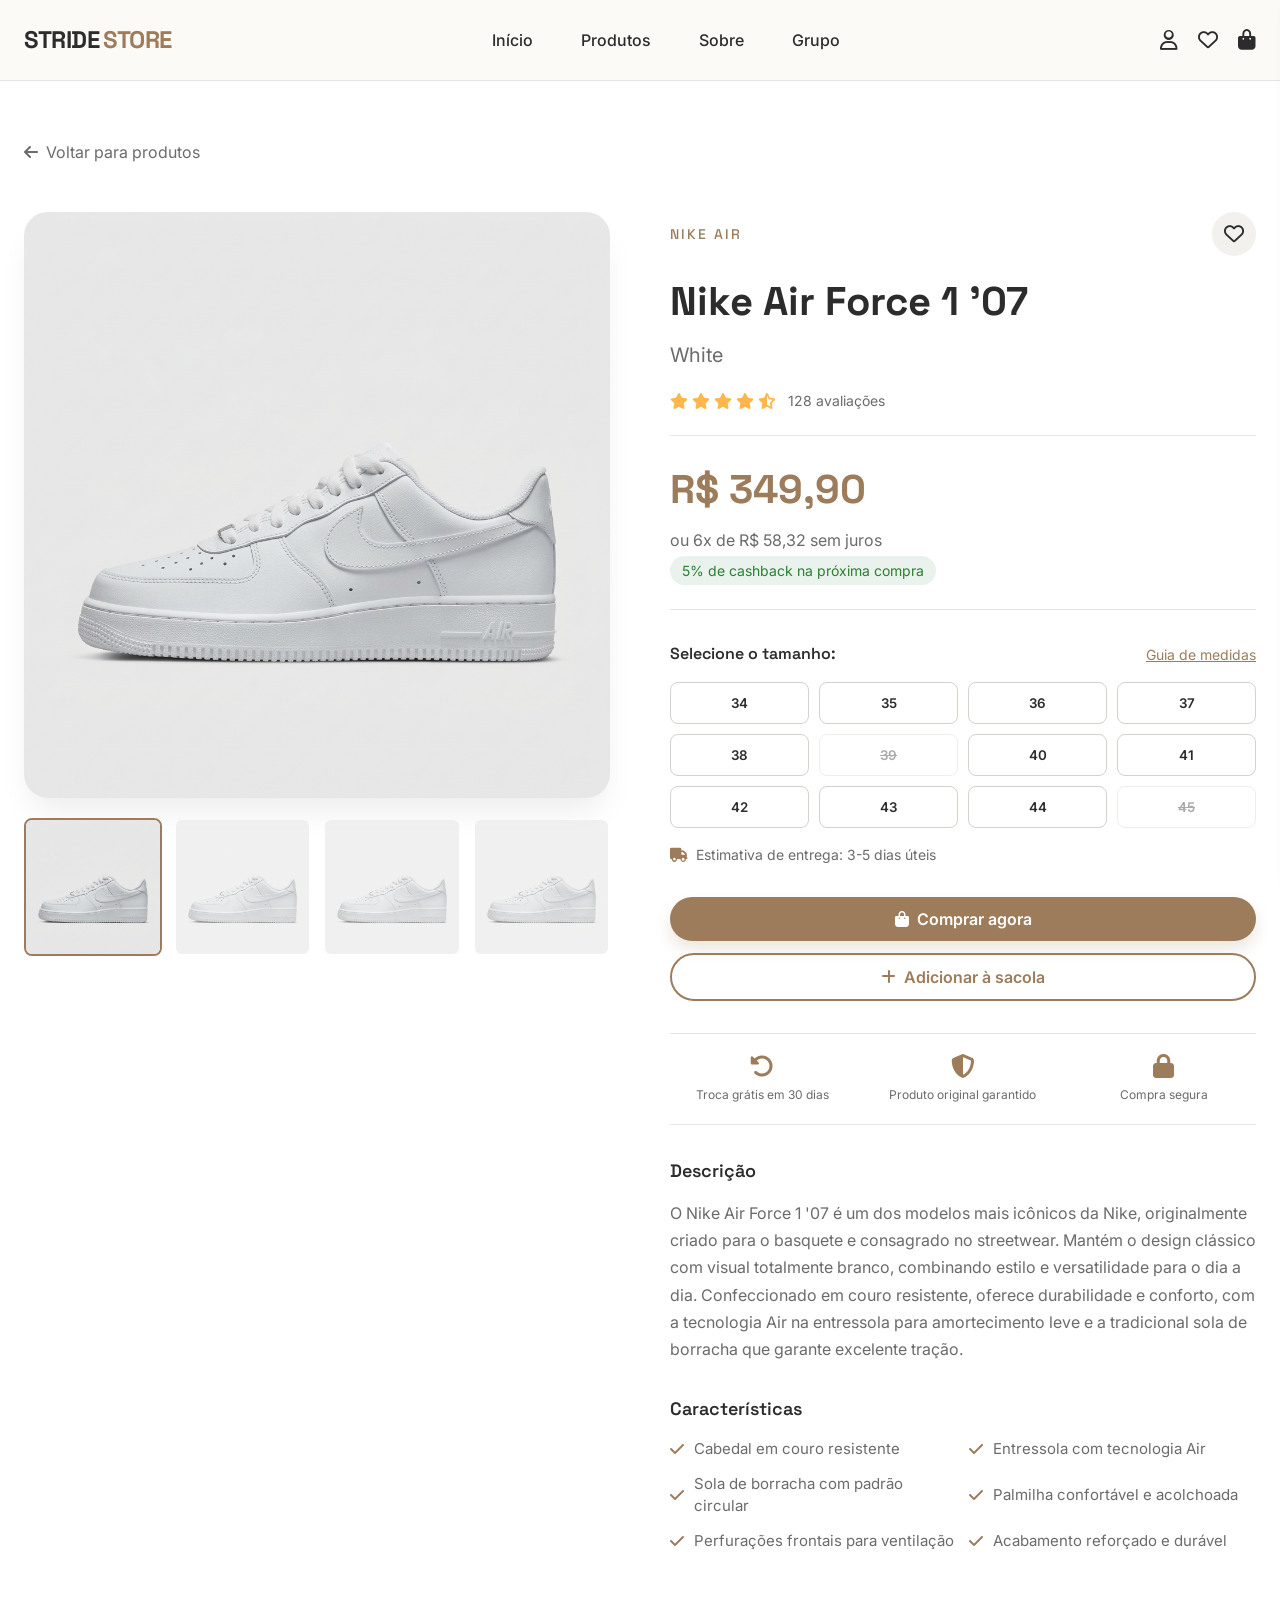
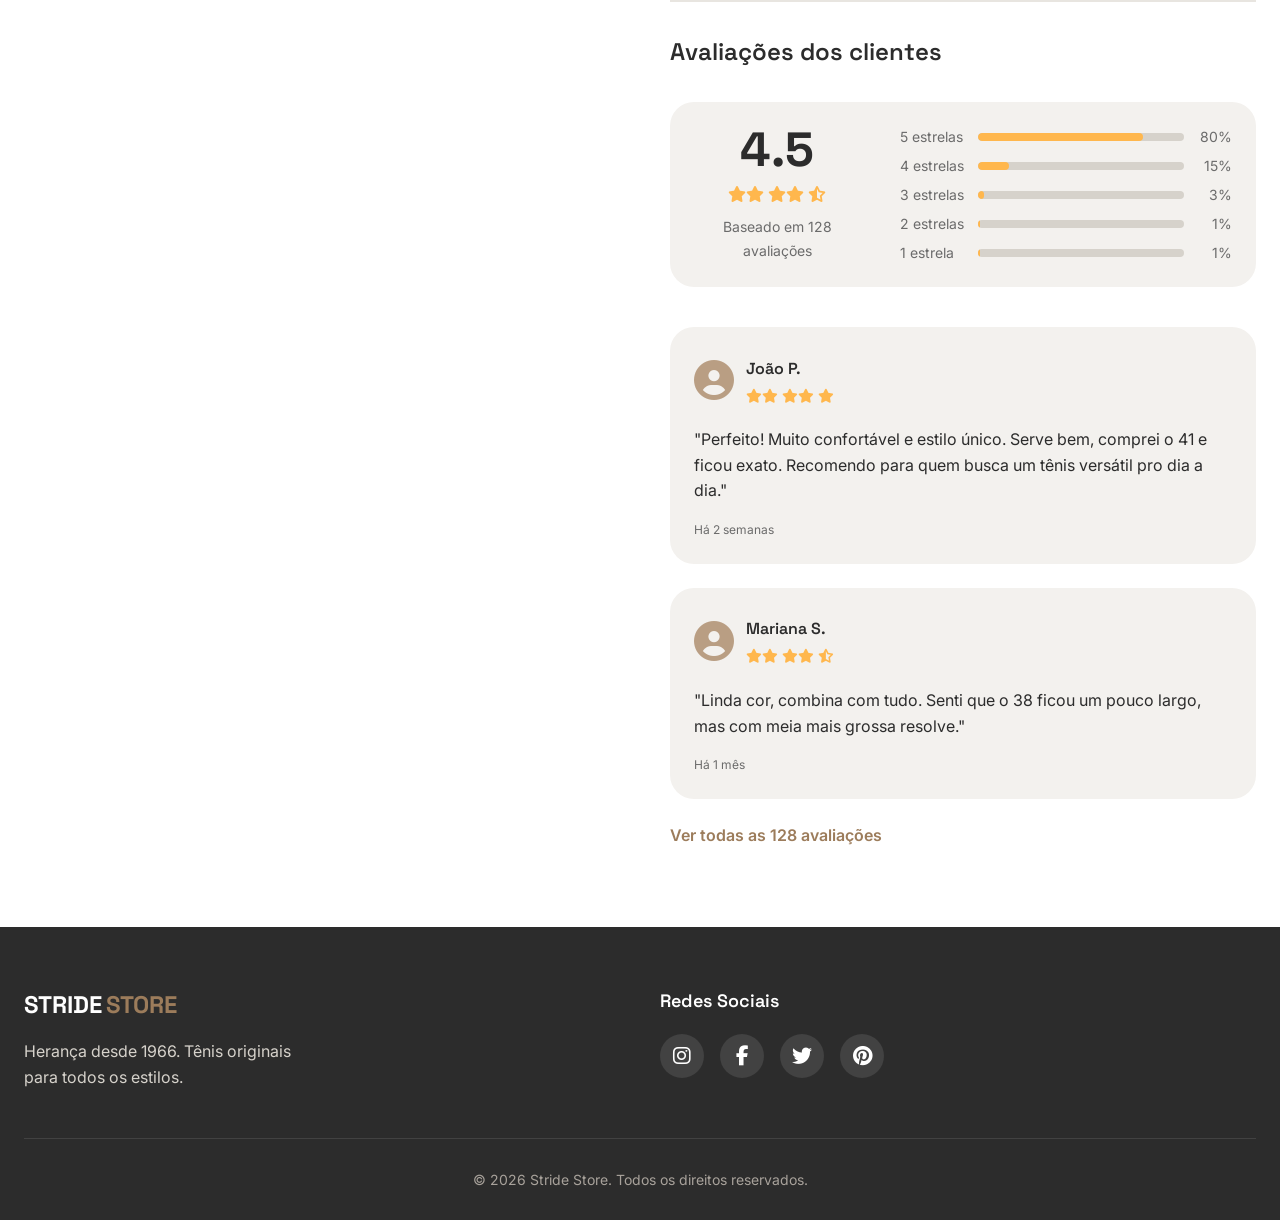
==== commit 709e09b1: "Initial commit" ====
--- a/tenis1.html
+++ b/tenis1.html
@@ -28,10 +28,10 @@
     <div id="toast-container"></div>
 
     <!-- Cart Drawer -->
-    <aside id="cart-drawer" class="drawer" role="dialog" aria-label="Carrinho de compras">
+    <aside id="cart-drawer" class="drawer" role="dialog" aria-label="Sacola de compras">
         <div class="drawer__header">
-            <h2 class="drawer__title"><i class="fas fa-shopping-bag"></i> Carrinho</h2>
-            <button class="drawer__close js-close-drawer" data-drawer="cart-drawer" aria-label="Fechar carrinho">
+            <h2 class="drawer__title"><i class="fas fa-shopping-bag"></i> Sacola</h2>
+            <button class="drawer__close js-close-drawer" data-drawer="cart-drawer" aria-label="Fechar sacola">
                 <i class="fas fa-times"></i>
             </button>
         </div>
@@ -166,7 +166,7 @@
                     <i class="far fa-heart"></i>
                 </a>
                 <div class="header__icon-wrapper">
-                    <a href="#" class="header__icon js-open-cart" aria-label="Carrinho">
+                    <a href="#" class="header__icon js-open-cart" aria-label="Sacola">
                         <i class="fas fa-shopping-bag"></i>
                     </a>
                     <span class="cart-badge js-cart-count">0</span>
@@ -253,7 +253,7 @@
                         </button>
                         <button class="btn btn--secondary btn--full js-add-cart">
                             <i class="fas fa-plus"></i>
-                            Adicionar ao carrinho
+                            Adicionar à sacola
                         </button>
                     </div>
 
--- a/css/style.css
+++ b/css/style.css
@@ -1227,7 +1227,7 @@
     display: block;
 }
 
-/* === CARRINHO SIDEBAR === */
+/* === SACOLA SIDEBAR === */
 .cart-sidebar {
     position: fixed;
     top: 0;
